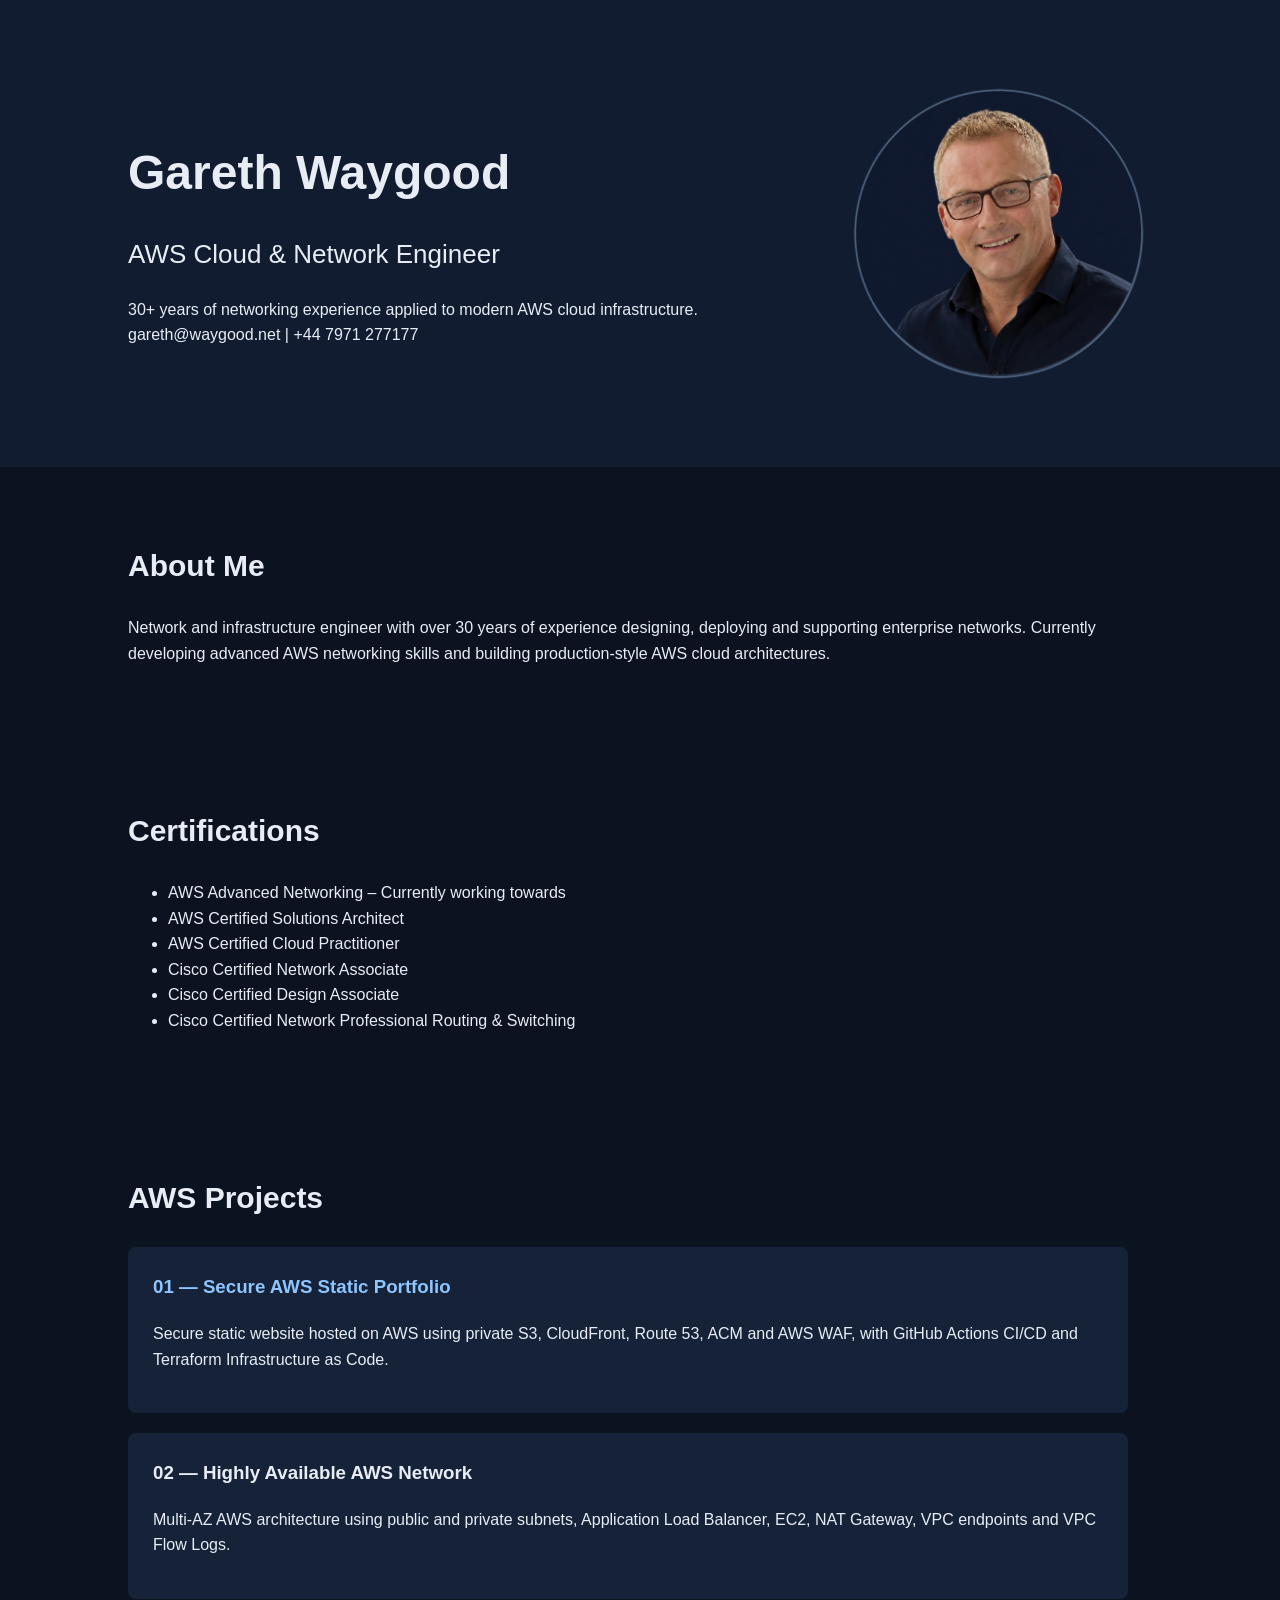
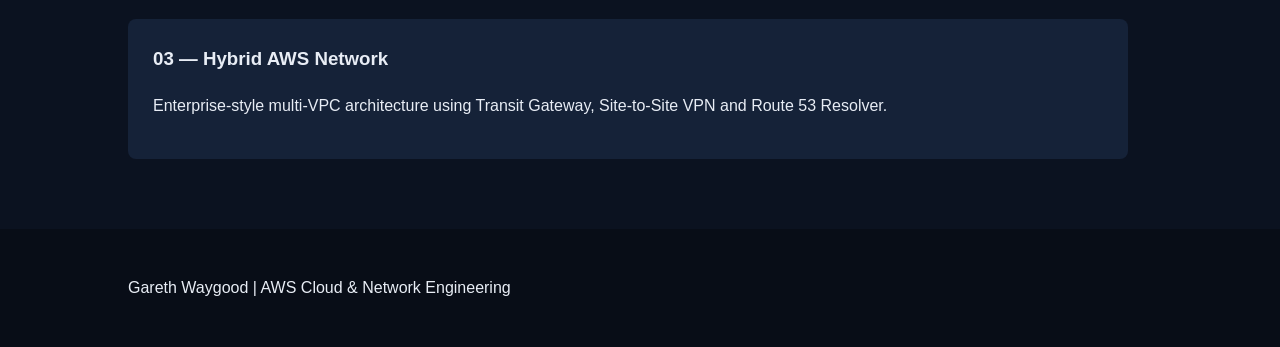
==== site/index-old.html @ 58ced0c9 "index changes" ====
<!DOCTYPE html>
<html lang="en">
<head>
    <meta charset="UTF-8">
    <meta name="viewport" content="width=device-width, initial-scale=1.0">

    <title>Gareth Waygood | AWS Network Engineer</title>

    <link rel="stylesheet" href="styles.css">

    <style>
        .hero-layout {
            display: flex;
            align-items: center;
            justify-content: space-between;
            gap: 3rem;
            max-width: 1400px;
            margin: 0 auto;
        }

        .hero-copy {
            flex: 1 1 auto;
            min-width: 0;
        }

        .hero-headshot {
            display: block;
            flex: 0 0 auto;
            width: clamp(220px, 24vw, 350px);
            height: auto;
            object-fit: contain;
        }

        @media (max-width: 760px) {
            .hero-layout {
                flex-direction: column;
                align-items: flex-start;
                gap: 2rem;
            }

            .hero-headshot {
                width: min(280px, 80vw);
                align-self: center;
            }
        }
    </style>
</head>

<body>

<header>
    <div class="hero-layout">
        <div class="hero-copy">
            <h1>Gareth Waygood</h1>
            <h2>AWS Cloud & Network Engineer</h2>

            <p>
                30+ years of networking experience applied to modern
                AWS cloud infrastructure.
                gareth@waygood.net   |  +44 7971 277177
            </p>
        </div>

        <img
            class="hero-headshot"
            src="images/proheadshot.png"
            alt="Professional headshot of Gareth Waygood"
            width="350"
            height="350"
        >
    </div>
</header>


<section>
    <h2>About Me</h2>

    <p>
        Network and infrastructure engineer with over 30 years
        of experience designing, deploying and supporting
        enterprise networks.

        Currently developing advanced AWS networking skills
        and building production-style AWS cloud architectures.
    </p>
</section>

<section>
    <h2>Certifications</h2>

    <ul>
        <li>AWS Advanced Networking – Currently working towards</li>
        <li>AWS Certified Solutions Architect</li>
        <li>AWS Certified Cloud Practitioner</li>
        <li>Cisco Certified Network Associate</li>
        <li>Cisco Certified Design Associate</li>
        <li>Cisco Certified Network Professional Routing & Switching</li>
    </ul>
</section>


<section>
    <h2>AWS Projects</h2>

  <div class="project">
    <h3>
        <a href="project1.html">
            01 — Secure AWS Static Portfolio
        </a>
    </h3>
    <p>
        Secure static website hosted on AWS using private S3,
        CloudFront, Route 53, ACM and AWS WAF, with GitHub Actions
        CI/CD and Terraform Infrastructure as Code.
    </p>
</div>


    <div class="project">
        <h3>02 — Highly Available AWS Network</h3>

        <p>
            Multi-AZ AWS architecture using public and private
            subnets, Application Load Balancer, EC2, NAT Gateway,
            VPC endpoints and VPC Flow Logs.
        </p>
    </div>


    <div class="project">
        <h3>03 — Hybrid AWS Network</h3>

        <p>
            Enterprise-style multi-VPC architecture using
            Transit Gateway, Site-to-Site VPN and Route 53
            Resolver.
        </p>
    </div>

</section>


<footer>
    <p>Gareth Waygood | AWS Cloud & Network Engineering</p>
</footer>

</body>
</html>
---- site/styles.css ----
body {
    font-family: Arial, sans-serif;
    margin: 0;
    background: #0b1220;
    color: #e8edf5;
    line-height: 1.6;
}

header {
    padding: 80px 10%;
    background: #111c30;
}

header h1 {
    font-size: 48px;
    margin-bottom: 0;
}

header h2 {
    font-size: 26px;
    font-weight: normal;
}

section {
    padding: 50px 10%;
    max-width: 1000px;
}

section h2 {
    font-size: 30px;
}

.project {
    background: #152238;
    padding: 25px;
    margin: 20px 0;
    border-radius: 8px;
}

.project h3 {
    margin-top: 0;
}

footer {
    padding: 30px 10%;
    background: #080d17;
}
a {
    color: #8ec5ff;
    text-decoration: none;
}

a:hover {
    text-decoration: underline;
}

.architecture {
    background: #0a1020;
    padding: 25px;
    margin: 25px 0;
    border-radius: 8px;
    overflow-x: auto;
}

.architecture pre {
    font-family: "Courier New", monospace;
    line-height: 1.5;
}

ol li {
    margin-bottom: 12px;
}
/* AWS Architecture Diagram */

.architecture-image {
    margin: 30px auto;
    text-align: center;
}

.architecture-image img {
    width: 100%;
    max-width: 1000px;
    height: auto;
    display: block;
    margin: 0 auto;
    object-fit: contain;
}
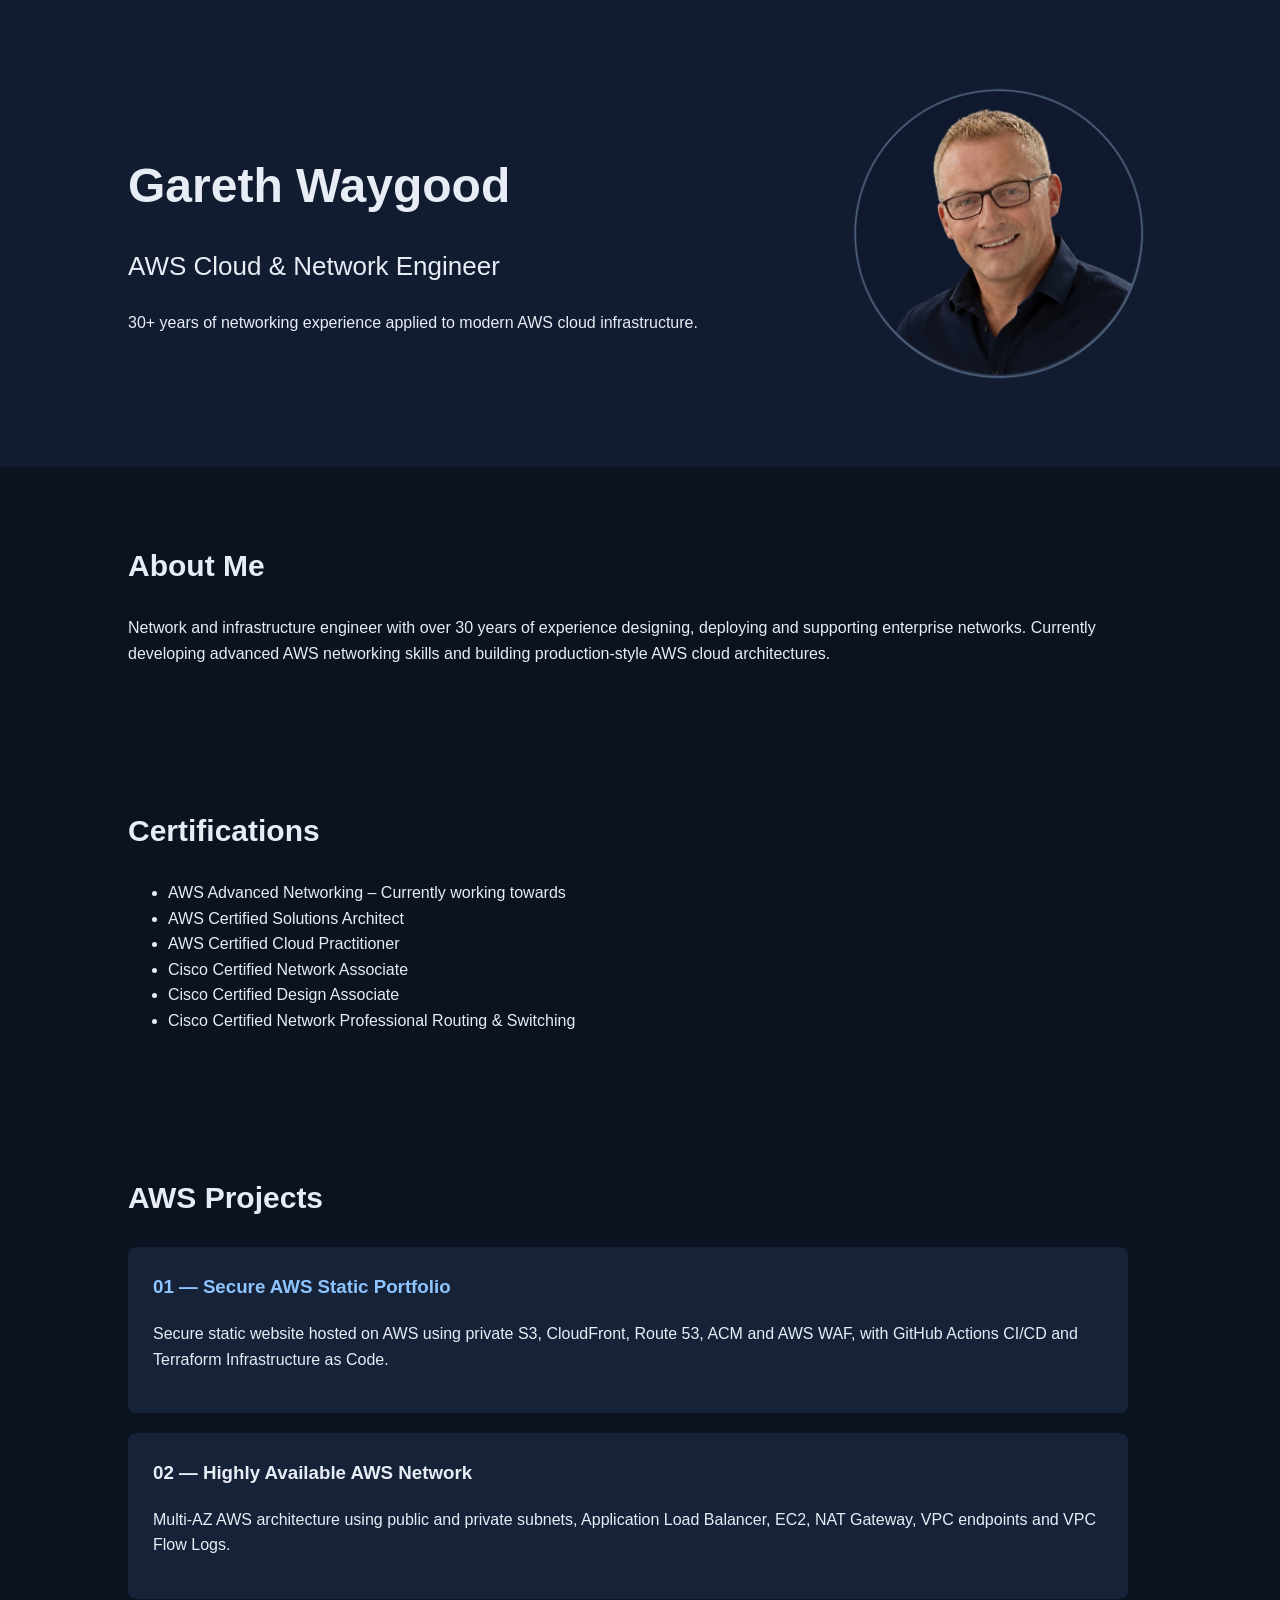
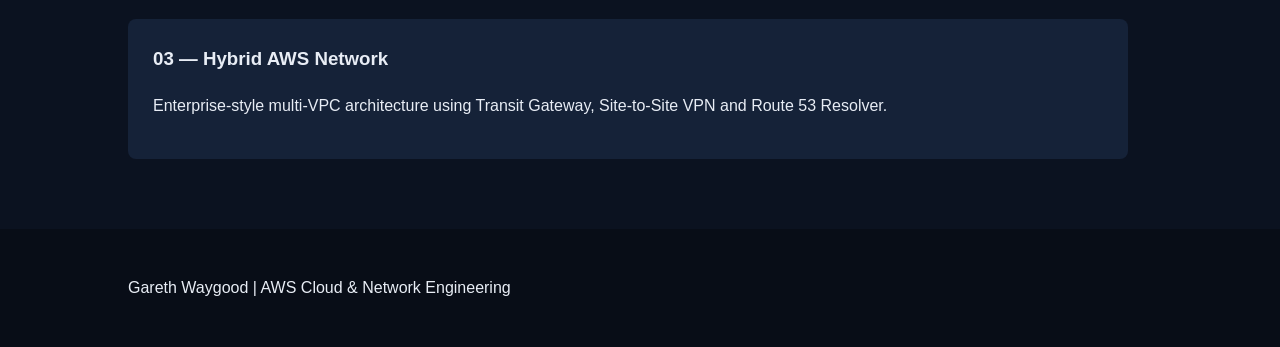
==== commit 98d49984: "index update email and mobile added at bottom of page" ====
--- a/site/index-old.html
+++ b/site/index-old.html
@@ -57,7 +57,6 @@
             <p>
                 30+ years of networking experience applied to modern
                 AWS cloud infrastructure.
-                gareth@waygood.net   |  +44 7971 277177
             </p>
         </div>
 
